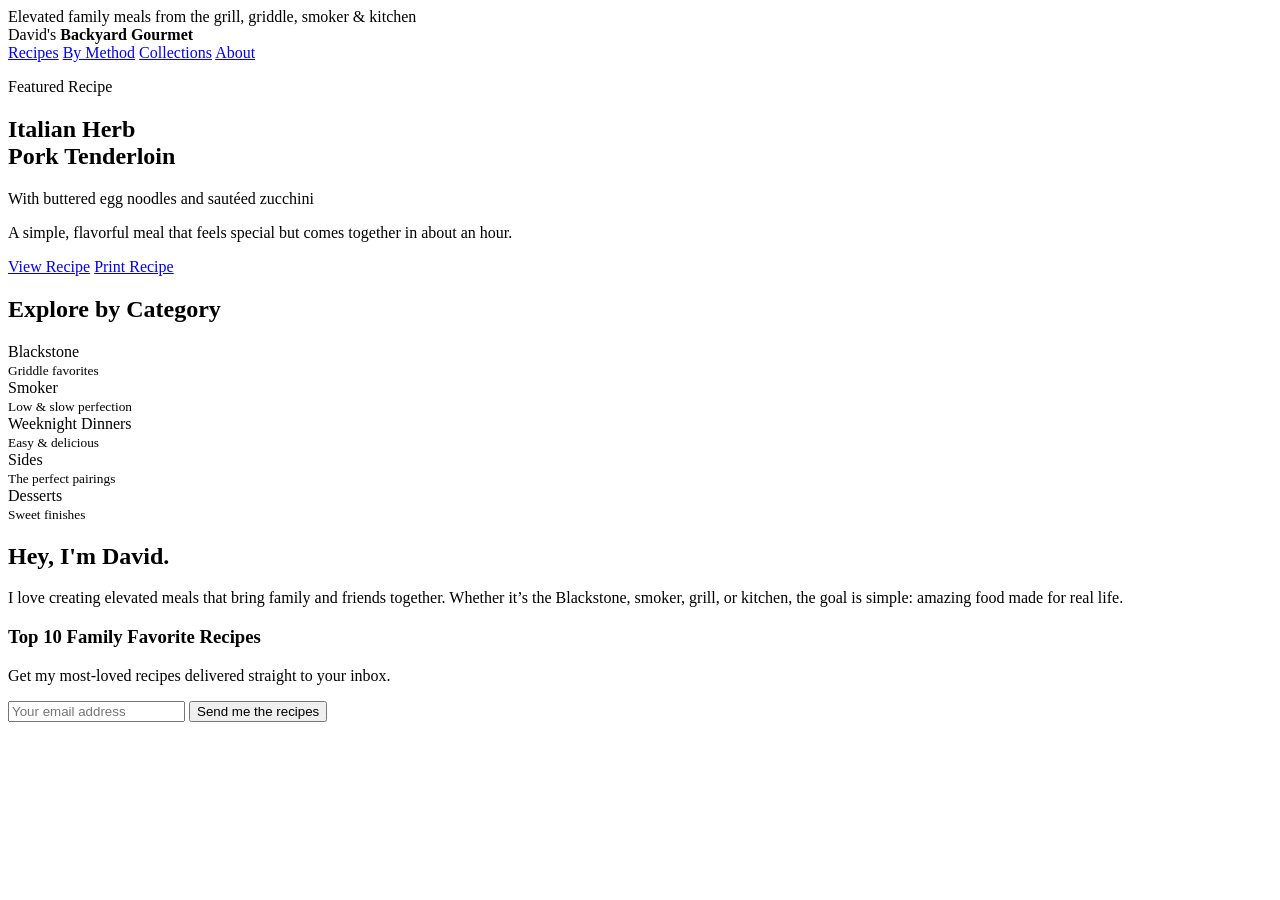
==== index.html @ b3ef9a1a "Create index.html" ====
<!DOCTYPE html>
<html lang="en">
<head>
  <meta charset="UTF-8" />
  <meta name="viewport" content="width=device-width, initial-scale=1.0" />
  <title>David's Backyard Gourmet</title>
  <link rel="stylesheet" href="style.css" />
</head>
<body>

<header class="topbar">
  Elevated family meals from the grill, griddle, smoker & kitchen
</header>

<nav class="nav">
  <div class="logo">
    <span>David's</span>
    <strong>Backyard Gourmet</strong>
  </div>
  <div class="links">
    <a href="#">Recipes</a>
    <a href="#">By Method</a>
    <a href="#">Collections</a>
    <a href="#">About</a>
  </div>
</nav>

<section class="hero">
  <div class="hero-card">
    <p class="eyebrow">Featured Recipe</p>
    <h1>Italian Herb<br>Pork Tenderloin</h1>
    <p class="subtitle">With buttered egg noodles and sautéed zucchini</p>
    <p>A simple, flavorful meal that feels special but comes together in about an hour.</p>
    <div class="buttons">
      <a href="#" class="btn">View Recipe</a>
      <a href="#" class="btn secondary">Print Recipe</a>
    </div>
  </div>
</section>

<section class="categories">
  <h2>Explore by Category</h2>
  <div class="grid">
    <div class="cat">Blackstone<br><small>Griddle favorites</small></div>
    <div class="cat">Smoker<br><small>Low & slow perfection</small></div>
    <div class="cat">Weeknight Dinners<br><small>Easy & delicious</small></div>
    <div class="cat">Sides<br><small>The perfect pairings</small></div>
    <div class="cat">Desserts<br><small>Sweet finishes</small></div>
  </div>
</section>

<section class="about">
  <div>
    <h2>Hey, I'm David.</h2>
    <p>I love creating elevated meals that bring family and friends together. Whether it’s the Blackstone, smoker, grill, or kitchen, the goal is simple: amazing food made for real life.</p>
  </div>
  <div class="newsletter">
    <h3>Top 10 Family Favorite Recipes</h3>
    <p>Get my most-loved recipes delivered straight to your inbox.</p>
    <input placeholder="Your email address" />
    <button>Send me the recipes</button>
  </div>
</section>

</body>
</html>
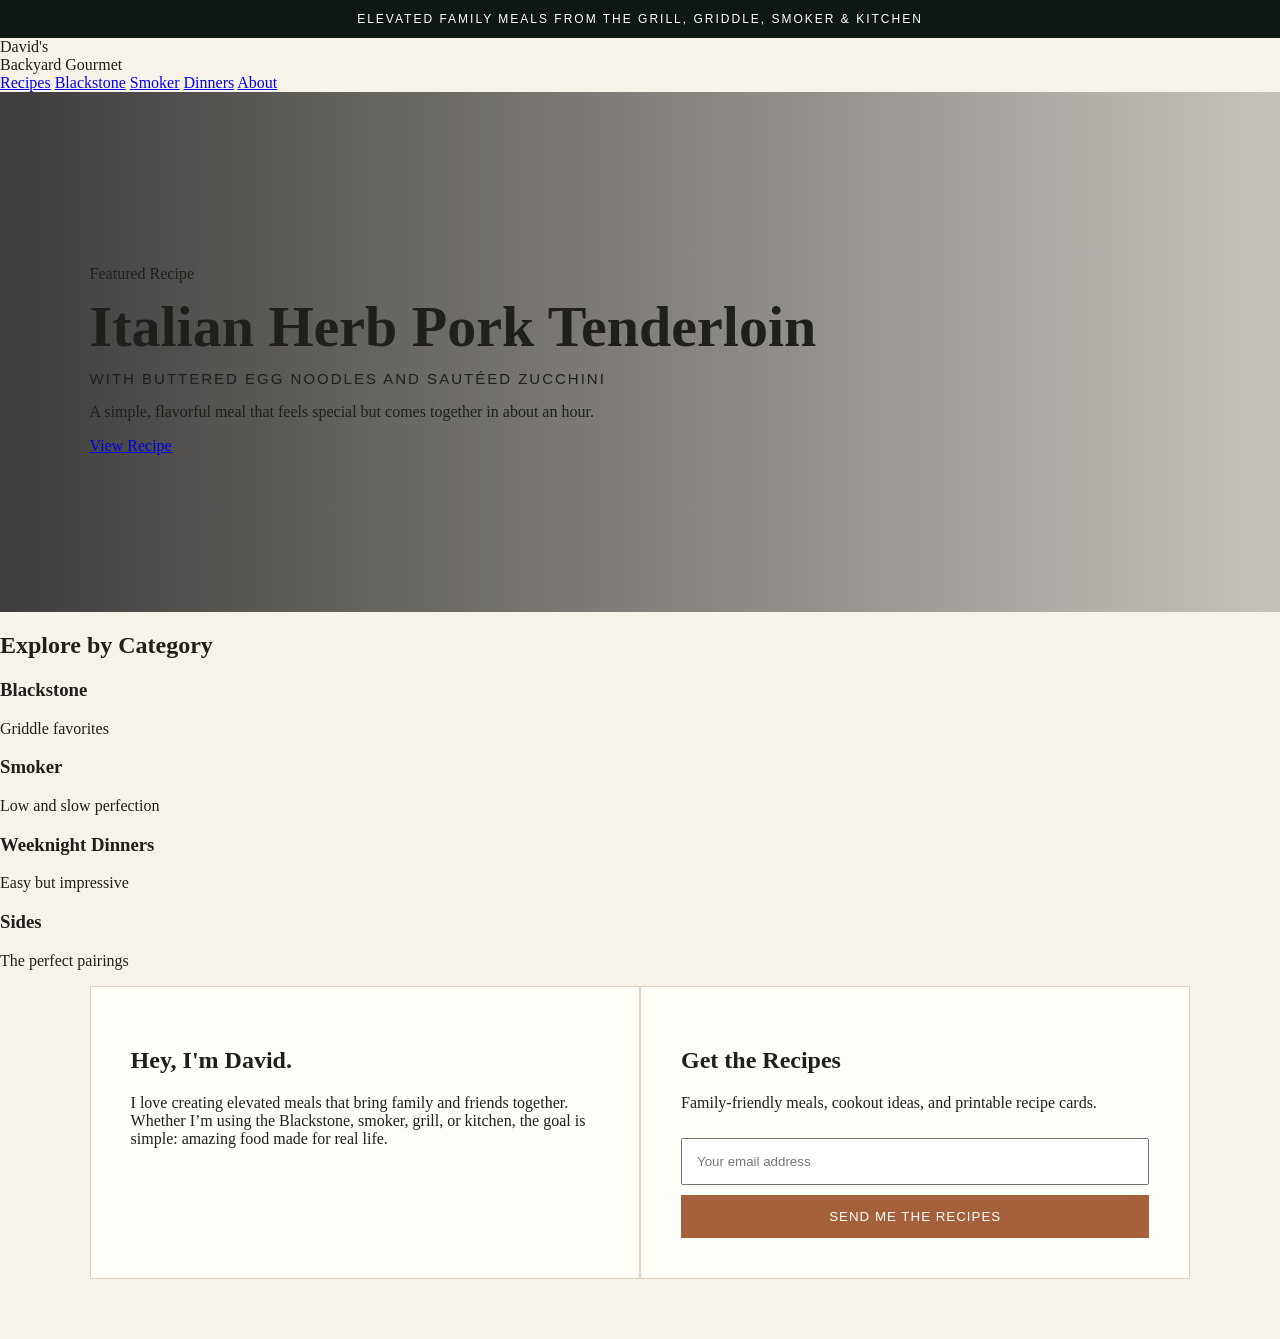
==== commit 00683202: "Update index.html" ====
--- a/index.html
+++ b/index.html
@@ -1,64 +1,82 @@
 <!DOCTYPE html>
 <html lang="en">
 <head>
-  <meta charset="UTF-8" />
-  <meta name="viewport" content="width=device-width, initial-scale=1.0" />
+  <meta charset="UTF-8">
+  <meta name="viewport" content="width=device-width, initial-scale=1.0">
   <title>David's Backyard Gourmet</title>
-  <link rel="stylesheet" href="style.css" />
+  <link rel="stylesheet" href="style.css">
 </head>
 <body>
 
-<header class="topbar">
+<div class="topbar">
   Elevated family meals from the grill, griddle, smoker & kitchen
+</div>
+
+<header class="site-header">
+  <div class="brand">
+    <div class="script">David's</div>
+    <div class="title">Backyard Gourmet</div>
+  </div>
+
+  <nav>
+    <a href="#">Recipes</a>
+    <a href="#">Blackstone</a>
+    <a href="#">Smoker</a>
+    <a href="#">Dinners</a>
+    <a href="#">About</a>
+  </nav>
 </header>
 
-<nav class="nav">
-  <div class="logo">
-    <span>David's</span>
-    <strong>Backyard Gourmet</strong>
-  </div>
-  <div class="links">
-    <a href="#">Recipes</a>
-    <a href="#">By Method</a>
-    <a href="#">Collections</a>
-    <a href="#">About</a>
-  </div>
-</nav>
-
 <section class="hero">
-  <div class="hero-card">
-    <p class="eyebrow">Featured Recipe</p>
-    <h1>Italian Herb<br>Pork Tenderloin</h1>
+  <div class="hero-text">
+    <p class="label">Featured Recipe</p>
+    <h1>Italian Herb Pork Tenderloin</h1>
     <p class="subtitle">With buttered egg noodles and sautéed zucchini</p>
-    <p>A simple, flavorful meal that feels special but comes together in about an hour.</p>
-    <div class="buttons">
-      <a href="#" class="btn">View Recipe</a>
-      <a href="#" class="btn secondary">Print Recipe</a>
-    </div>
+    <p class="description">
+      A simple, flavorful meal that feels special but comes together in about an hour.
+    </p>
+    <a class="button" href="#">View Recipe</a>
   </div>
 </section>
 
-<section class="categories">
+<section class="section">
   <h2>Explore by Category</h2>
-  <div class="grid">
-    <div class="cat">Blackstone<br><small>Griddle favorites</small></div>
-    <div class="cat">Smoker<br><small>Low & slow perfection</small></div>
-    <div class="cat">Weeknight Dinners<br><small>Easy & delicious</small></div>
-    <div class="cat">Sides<br><small>The perfect pairings</small></div>
-    <div class="cat">Desserts<br><small>Sweet finishes</small></div>
+
+  <div class="cards">
+    <div class="card">
+      <h3>Blackstone</h3>
+      <p>Griddle favorites</p>
+    </div>
+    <div class="card">
+      <h3>Smoker</h3>
+      <p>Low and slow perfection</p>
+    </div>
+    <div class="card">
+      <h3>Weeknight Dinners</h3>
+      <p>Easy but impressive</p>
+    </div>
+    <div class="card">
+      <h3>Sides</h3>
+      <p>The perfect pairings</p>
+    </div>
   </div>
 </section>
 
 <section class="about">
   <div>
     <h2>Hey, I'm David.</h2>
-    <p>I love creating elevated meals that bring family and friends together. Whether it’s the Blackstone, smoker, grill, or kitchen, the goal is simple: amazing food made for real life.</p>
+    <p>
+      I love creating elevated meals that bring family and friends together.
+      Whether I’m using the Blackstone, smoker, grill, or kitchen, the goal is simple:
+      amazing food made for real life.
+    </p>
   </div>
+
   <div class="newsletter">
-    <h3>Top 10 Family Favorite Recipes</h3>
-    <p>Get my most-loved recipes delivered straight to your inbox.</p>
-    <input placeholder="Your email address" />
-    <button>Send me the recipes</button>
+    <h2>Get the Recipes</h2>
+    <p>Family-friendly meals, cookout ideas, and printable recipe cards.</p>
+    <input type="email" placeholder="Your email address">
+    <button>Send Me the Recipes</button>
   </div>
 </section>
 
--- a/style.css
+++ b/style.css
@@ -0,0 +1,190 @@
+:root {
+  --cream: #f7f2ea;
+  --ink: #1f1f1c;
+  --green: #5f6540;
+  --copper: #a65f3b;
+  --rose: #d8a79a;
+  --white: #fffdf8;
+}
+
+* { box-sizing: border-box; }
+
+body {
+  margin: 0;
+  font-family: Georgia, "Times New Roman", serif;
+  background: var(--cream);
+  color: var(--ink);
+}
+
+.topbar {
+  background: #0f1712;
+  color: white;
+  text-align: center;
+  padding: 12px;
+  font: 12px Arial, sans-serif;
+  text-transform: uppercase;
+  letter-spacing: 2px;
+}
+
+.nav {
+  display: flex;
+  justify-content: space-between;
+  align-items: center;
+  padding: 24px 7%;
+  background: var(--white);
+}
+
+.logo span {
+  display: block;
+  font-size: 38px;
+  font-style: italic;
+}
+
+.logo strong {
+  text-transform: uppercase;
+  letter-spacing: 3px;
+}
+
+.links a {
+  margin-left: 28px;
+  color: var(--ink);
+  text-decoration: none;
+  font: 13px Arial, sans-serif;
+  text-transform: uppercase;
+}
+
+.hero {
+  min-height: 520px;
+  background:
+    linear-gradient(90deg, rgba(0,0,0,.75), rgba(0,0,0,.2)),
+    url("images/pork-tenderloin.jpg");
+  background-size: cover;
+  background-position: center;
+  display: flex;
+  align-items: center;
+  padding: 7%;
+}
+
+.hero-card {
+  max-width: 480px;
+  color: white;
+}
+
+.eyebrow {
+  color: #d9a15f;
+  text-transform: uppercase;
+  letter-spacing: 2px;
+  font: 13px Arial, sans-serif;
+}
+
+h1 {
+  font-size: 58px;
+  line-height: .95;
+  margin: 10px 0;
+}
+
+.subtitle {
+  text-transform: uppercase;
+  letter-spacing: 2px;
+  font: 15px Arial, sans-serif;
+}
+
+.btn {
+  display: inline-block;
+  margin-right: 12px;
+  margin-top: 20px;
+  padding: 14px 24px;
+  background: var(--green);
+  color: white;
+  text-decoration: none;
+  font: 13px Arial, sans-serif;
+  text-transform: uppercase;
+  letter-spacing: 1px;
+}
+
+.btn.secondary {
+  background: transparent;
+  border: 1px solid white;
+}
+
+.categories {
+  padding: 50px 7%;
+  text-align: center;
+}
+
+.categories h2 {
+  font-size: 28px;
+  text-transform: uppercase;
+  letter-spacing: 2px;
+}
+
+.grid {
+  display: grid;
+  grid-template-columns: repeat(5, 1fr);
+  gap: 18px;
+}
+
+.cat {
+  background: var(--white);
+  padding: 34px 18px;
+  border: 1px solid #ddd2c2;
+  text-transform: uppercase;
+  font: 14px Arial, sans-serif;
+}
+
+.cat small {
+  display: block;
+  margin-top: 8px;
+  text-transform: none;
+}
+
+.about {
+  display: grid;
+  grid-template-columns: 1fr 1fr;
+  gap: 0;
+  padding: 0 7% 60px;
+}
+
+.about > div {
+  background: var(--white);
+  padding: 40px;
+  border: 1px solid #ddd2c2;
+}
+
+.newsletter input,
+.newsletter button {
+  width: 100%;
+  padding: 14px;
+  margin-top: 10px;
+}
+
+.newsletter button {
+  background: var(--copper);
+  color: white;
+  border: none;
+  text-transform: uppercase;
+  letter-spacing: 1px;
+}
+
+@media (max-width: 800px) {
+  .nav, .about {
+    display: block;
+  }
+
+  .links {
+    margin-top: 20px;
+  }
+
+  .links a {
+    display: block;
+    margin: 10px 0;
+  }
+
+  h1 {
+    font-size: 42px;
+  }
+
+  .grid {
+    grid-template-columns: 1fr;
+  }
+}
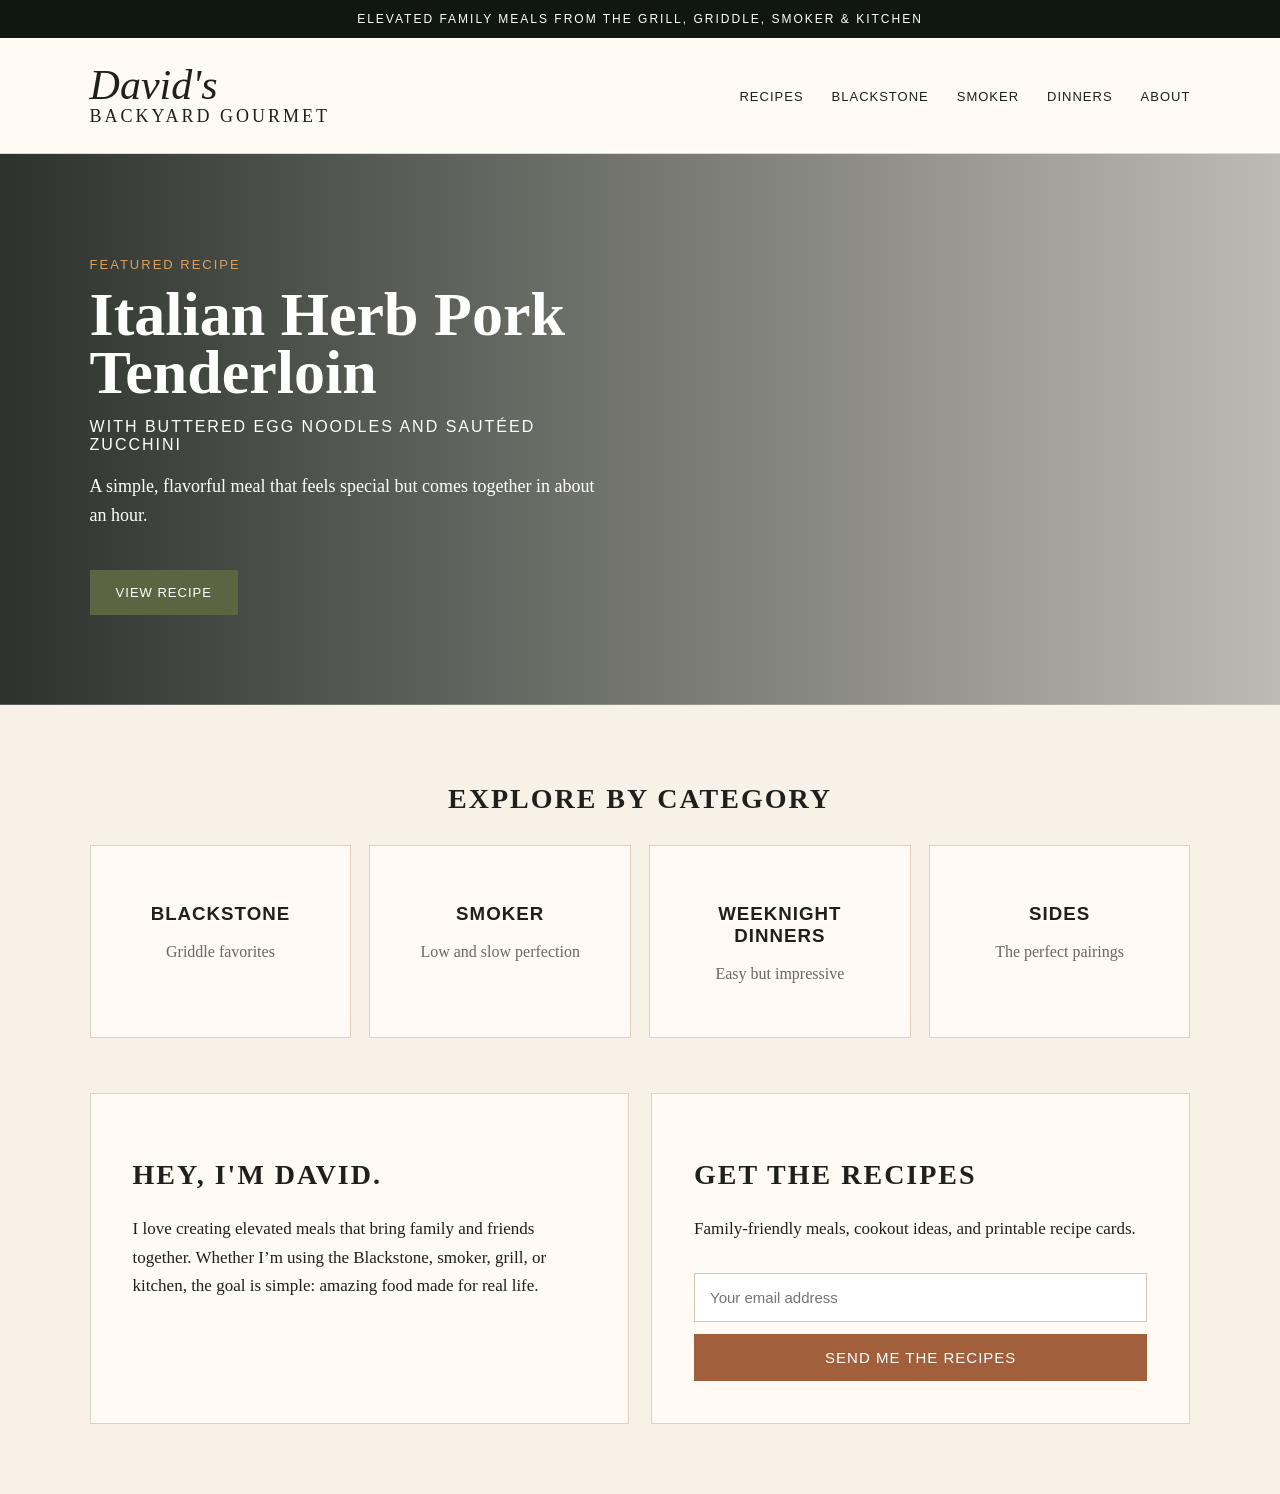
==== commit a83b82ca: "Update index.html" ====
--- a/index.html
+++ b/index.html
@@ -35,8 +35,7 @@
     <p class="description">
       A simple, flavorful meal that feels special but comes together in about an hour.
     </p>
-    <a class="button" href="#">View Recipe</a>
-  </div>
+<a class="button" href="recipes/italian-herb-pork-tenderloin.html">View Recipe</a>  </div>
 </section>
 
 <section class="section">
--- a/style.css
+++ b/style.css
@@ -1,190 +1,216 @@
 :root {
-  --cream: #f7f2ea;
+  --cream: #f7f1e8;
+  --paper: #fffaf3;
   --ink: #1f1f1c;
-  --green: #5f6540;
-  --copper: #a65f3b;
-  --rose: #d8a79a;
-  --white: #fffdf8;
-}
-
-* { box-sizing: border-box; }
+  --green: #5d6441;
+  --copper: #a25f3b;
+  --soft: #d9b6a5;
+  --dark: #101713;
+}
+
+* {
+  box-sizing: border-box;
+}
 
 body {
   margin: 0;
-  font-family: Georgia, "Times New Roman", serif;
   background: var(--cream);
   color: var(--ink);
+  font-family: Georgia, "Times New Roman", serif;
 }
 
 .topbar {
-  background: #0f1712;
+  background: var(--dark);
   color: white;
   text-align: center;
   padding: 12px;
-  font: 12px Arial, sans-serif;
-  text-transform: uppercase;
-  letter-spacing: 2px;
-}
-
-.nav {
+  font-family: Arial, sans-serif;
+  font-size: 12px;
+  text-transform: uppercase;
+  letter-spacing: 2px;
+}
+
+.site-header {
+  background: var(--paper);
+  padding: 26px 7%;
   display: flex;
   justify-content: space-between;
   align-items: center;
-  padding: 24px 7%;
-  background: var(--white);
-}
-
-.logo span {
-  display: block;
-  font-size: 38px;
+  border-bottom: 1px solid #e4d8c7;
+}
+
+.script {
+  font-size: 42px;
   font-style: italic;
-}
-
-.logo strong {
+  line-height: 1;
+}
+
+.title {
   text-transform: uppercase;
   letter-spacing: 3px;
-}
-
-.links a {
-  margin-left: 28px;
+  font-size: 18px;
+}
+
+nav a {
+  margin-left: 24px;
+  text-decoration: none;
   color: var(--ink);
-  text-decoration: none;
-  font: 13px Arial, sans-serif;
-  text-transform: uppercase;
+  font-family: Arial, sans-serif;
+  font-size: 13px;
+  text-transform: uppercase;
+  letter-spacing: 1px;
 }
 
 .hero {
   min-height: 520px;
-  background:
-    linear-gradient(90deg, rgba(0,0,0,.75), rgba(0,0,0,.2)),
-    url("images/pork-tenderloin.jpg");
-  background-size: cover;
-  background-position: center;
   display: flex;
   align-items: center;
   padding: 7%;
-}
-
-.hero-card {
-  max-width: 480px;
-  color: white;
-}
-
-.eyebrow {
+  background:
+    linear-gradient(90deg, rgba(16, 23, 19, .88), rgba(16, 23, 19, .25)),
+    url("https://images.unsplash.com/photo-1544025162-d76694265947?auto=format&fit=crop&w=1600&q=80");
+  background-size: cover;
+  background-position: center;
+}
+
+.hero-text {
+  max-width: 520px;
+  color: white;
+}
+
+.label {
   color: #d9a15f;
   text-transform: uppercase;
   letter-spacing: 2px;
-  font: 13px Arial, sans-serif;
+  font-family: Arial, sans-serif;
+  font-size: 13px;
 }
 
 h1 {
-  font-size: 58px;
+  font-size: 62px;
   line-height: .95;
-  margin: 10px 0;
+  margin: 12px 0;
 }
 
 .subtitle {
   text-transform: uppercase;
   letter-spacing: 2px;
-  font: 15px Arial, sans-serif;
-}
-
-.btn {
+  font-family: Arial, sans-serif;
+}
+
+.description {
+  font-size: 18px;
+  line-height: 1.6;
+}
+
+.button {
   display: inline-block;
-  margin-right: 12px;
-  margin-top: 20px;
-  padding: 14px 24px;
+  margin-top: 22px;
   background: var(--green);
   color: white;
+  padding: 15px 26px;
   text-decoration: none;
-  font: 13px Arial, sans-serif;
-  text-transform: uppercase;
-  letter-spacing: 1px;
-}
-
-.btn.secondary {
-  background: transparent;
-  border: 1px solid white;
-}
-
-.categories {
-  padding: 50px 7%;
+  font-family: Arial, sans-serif;
+  text-transform: uppercase;
+  letter-spacing: 1px;
+  font-size: 13px;
+}
+
+.section {
+  padding: 55px 7%;
   text-align: center;
 }
 
-.categories h2 {
+.section h2,
+.about h2 {
+  text-transform: uppercase;
+  letter-spacing: 2px;
   font-size: 28px;
-  text-transform: uppercase;
-  letter-spacing: 2px;
-}
-
-.grid {
+}
+
+.cards {
   display: grid;
-  grid-template-columns: repeat(5, 1fr);
+  grid-template-columns: repeat(4, 1fr);
   gap: 18px;
-}
-
-.cat {
-  background: var(--white);
-  padding: 34px 18px;
-  border: 1px solid #ddd2c2;
-  text-transform: uppercase;
-  font: 14px Arial, sans-serif;
-}
-
-.cat small {
-  display: block;
-  margin-top: 8px;
-  text-transform: none;
+  margin-top: 30px;
+}
+
+.card {
+  background: var(--paper);
+  border: 1px solid #dfd2c2;
+  padding: 38px 20px;
+  min-height: 150px;
+}
+
+.card h3 {
+  text-transform: uppercase;
+  letter-spacing: 1px;
+  font-family: Arial, sans-serif;
+}
+
+.card p {
+  color: #6f665c;
 }
 
 .about {
   display: grid;
   grid-template-columns: 1fr 1fr;
-  gap: 0;
-  padding: 0 7% 60px;
+  gap: 22px;
+  padding: 0 7% 70px;
 }
 
 .about > div {
-  background: var(--white);
-  padding: 40px;
-  border: 1px solid #ddd2c2;
+  background: var(--paper);
+  padding: 42px;
+  border: 1px solid #dfd2c2;
+}
+
+.about p {
+  font-size: 17px;
+  line-height: 1.7;
 }
 
 .newsletter input,
 .newsletter button {
   width: 100%;
-  padding: 14px;
-  margin-top: 10px;
+  padding: 15px;
+  margin-top: 12px;
+  font-size: 15px;
+}
+
+.newsletter input {
+  border: 1px solid #d5c7b8;
+  background: white;
 }
 
 .newsletter button {
+  border: none;
   background: var(--copper);
   color: white;
-  border: none;
-  text-transform: uppercase;
-  letter-spacing: 1px;
-}
-
-@media (max-width: 800px) {
-  .nav, .about {
+  text-transform: uppercase;
+  letter-spacing: 1px;
+}
+
+@media (max-width: 850px) {
+  .site-header {
     display: block;
   }
 
-  .links {
+  nav {
     margin-top: 20px;
   }
 
-  .links a {
+  nav a {
     display: block;
-    margin: 10px 0;
+    margin: 12px 0;
   }
 
   h1 {
     font-size: 42px;
   }
 
-  .grid {
+  .cards,
+  .about {
     grid-template-columns: 1fr;
   }
 }
